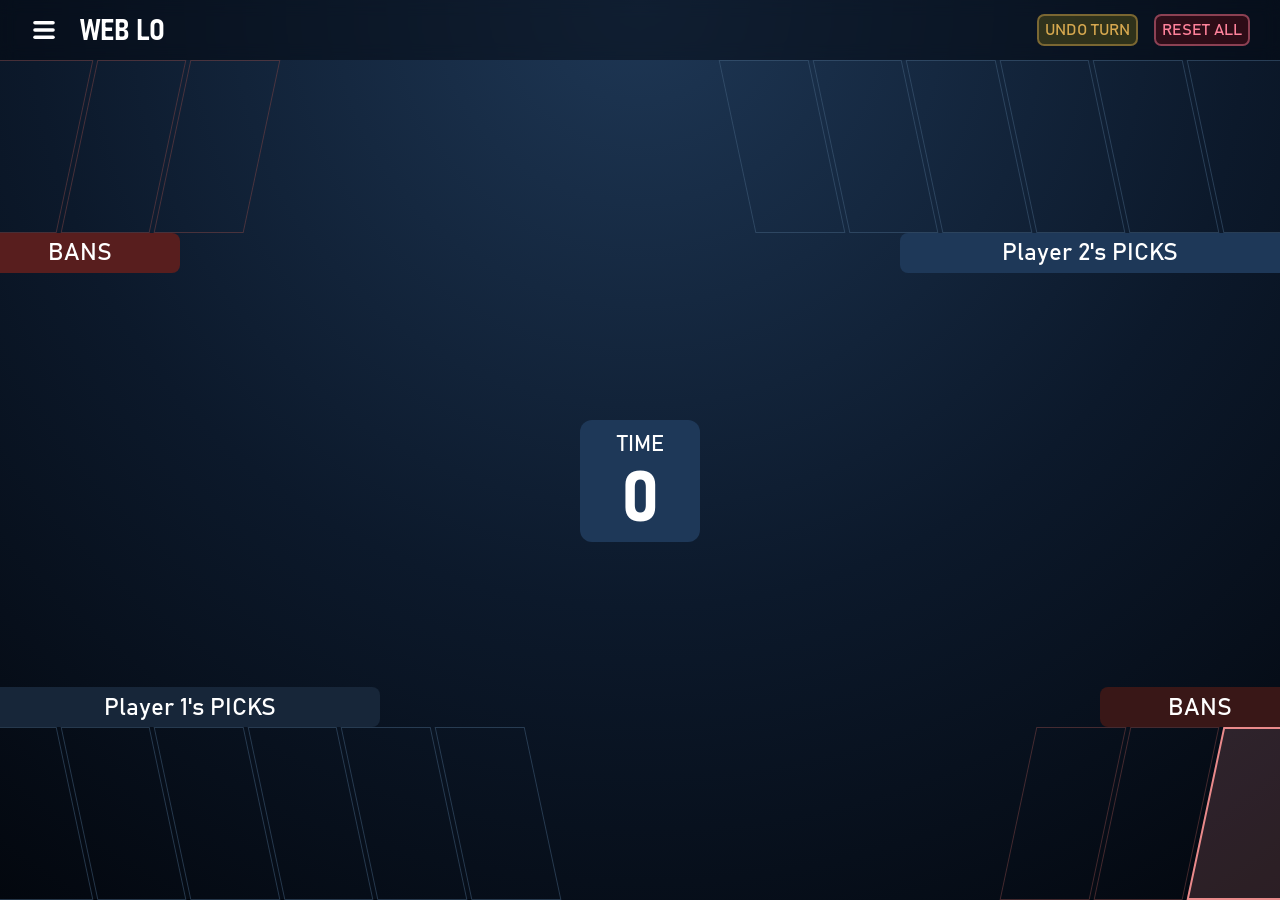
==== game/index.html @ 4b59e0cc "Web lor" ====
<!DOCTYPE html>
<html>
<head>
    <meta charset="UTF-8">
    <title>Web#01 - Game</title>
    <link rel="stylesheet" href="/style.css">
    <link rel="stylesheet" href="game.css">
</head>

<body>

    <div class="header-bar">
        <button class="menu-button" id="menuButton" aria-label="Open Menu" onclick="openMenu()">
            <svg viewBox="0 0 20 20">
                <line x1="5" y1="6"  x2="15" y2="6"/>
                <line x1="5" y1="10" x2="15" y2="10"/>
                <line x1="5" y1="14" x2="15" y2="14"/>
            </svg>
        </button>
        <a href="/" class="title">WEB LO</a>
        <div class="master-action-bar">
            <button class="undo-turn" id="Undo">UNDO TURN</button>
            <button class="reset-all-team" id="resetAllTeam">RESET ALL</button>
        </div>
    </div>

    <nav class="main-menu" id="mainMenu">
        <div class="menu-header">
            <div class="menu-title">WEB LO</div>
            <button class="exit-menu" id="exitMenu" aria-label="Close Menu" onclick="closeMenu()">
                <svg viewBox="0 0 20 20">
                    <line x1="5" y1="5"  x2="15" y2="15"/>
                    <line x1="5" y1="15" x2="15" y2="5"/>
                </svg>
            </button>
        </div>
        <div class="menu-content">
            <a href="/" class="menu-home">Home</a>
            <a href="/game/" class="menu-game">Game</a>
            <a href="/nhuquy/" class="menu-quy">Nhu Quy</a>
            <a href="/damper/" class="menu-damper">Damper</a>
        </div>
    </nav>

    <div class="main-body">
        <div class="field">
            <div class="player player2" data-player="P2"></div>
            <div class="player-status p2-status">
                <div class="player-status-main">
                    <div class="player-nametag">
                        Player 2's PICKS
                    </div>
                </div>
                <div class="special-status">
                    BANS
                </div>
            </div>
            <div class="playground">
                <div class="turn-controller">
                <div class="turn-container">
                    <div class="turn-label">TIME</div>
                    <div class="turn-number" id="timer">0</div>
                </div>
                    <div class="turn-finished">DONE!</div>                
                </div>
            </div>
            <div class="player-status p1-status">
                <div class="player-status-main">
                    <div class="player-nametag">
                        Player 1's PICKS
                    </div>
                </div>
                <div class="special-status">
                    BANS
                </div>
            </div>
            <div class="player player1" data-player="P1"></div>
        </div>
        <div class="slot-nav" id="slotNav">
            <div class="slot-nav-header">
                <div class="slot-nav-title">CHOOSE A RESONATOR</div>
                <div class="action-slot-nav">
                    <button class="exit-slot-nav" id="exitSlotNav">
                        <svg viewBox="0 0 20 20">
                            <line x1="5" y1="5"  x2="15" y2="15"/>
                            <line x1="5" y1="15" x2="15" y2="5"/>
                        </svg>
                    </button>
                </div>
            </div>
            <div class="slot-nav-body" id="slotNavBody">
                <div class="subaction-slot-nav">
                    <button class="filter-button"
                            data-filter-type="attribute"
                            data-filter-value="Aero">
                        <img class="attribute-aero" src="/assets/icon-ww/icon_aero.png">    
                    </button>
                    <button class="filter-button"
                            data-filter-type="attribute"
                            data-filter-value="Electro">
                        <img class="attribute-electro" src="/assets/icon-ww/icon_electro.png">        
                    </button>
                    <button class="filter-button"
                            data-filter-type="attribute"
                            data-filter-value="Fusion">
                        <img class="attribute-fusion" src="/assets/icon-ww/icon_fusion.png">       
                    </button>
                    <button class="filter-button"
                            data-filter-type="attribute"
                            data-filter-value="Glacio">
                        <img class="attribute-glacio" src="/assets/icon-ww/icon_glacio.png"> 
                    </button>
                    <button class="filter-button"
                            data-filter-type="attribute"
                            data-filter-value="Havoc">
                        <img class="attribute-havoc" src="/assets/icon-ww/icon_havoc.png"> 
                    </button>
                    <button class="filter-button"
                            data-filter-type="attribute"
                            data-filter-value="Spectro">
                        <img class="attribute-spectro" src="/assets/icon-ww/icon_spectro.png">    
                    </button>
                    <button class="advanced-filter-button" id="advancedFilterButton">MORE</button>
                </div>
            </div>
            <div class="filter-slot-nav" id="filterSlotNav">
                <div class="slot-nav-header">
                    <div class="slot-nav-title">ADVANCED FILTER</div>
                    <button class="exit-filter-slot-nav" id="exitFilterSlotNav">
                        <svg viewBox="0 0 20 20">
                            <line x1="5" y1="5"  x2="15" y2="15"/>
                            <line x1="5" y1="15" x2="15" y2="5"/>
                        </svg>
                </div>
                <div class="filter-slot-nav-body">
                    <div class="filter-type">Attribute</div>
                    <div class="filter-contents">
                        <button class="filter-button"
                                data-filter-type="attribute"
                                data-filter-value="Aero">
                            <img class="attribute-aero" src="/assets/icon-ww/icon_aero.png">   
                            <div class="filter-button-text">Aero</div> 
                        </button>
                        <button class="filter-button"
                                data-filter-type="attribute"
                                data-filter-value="Electro">
                            <img class="attribute-electro" src="/assets/icon-ww/icon_electro.png">
                            <div class="filter-button-text">Electro</div>        
                        </button>
                        <button class="filter-button"
                                data-filter-type="attribute"
                                data-filter-value="Fusion">
                            <img class="attribute-fusion" src="/assets/icon-ww/icon_fusion.png">
                            <div class="filter-button-text">Fusion</div>       
                        </button>
                        <button class="filter-button"
                                data-filter-type="attribute"
                                data-filter-value="Glacio">
                            <img class="attribute-glacio" src="/assets/icon-ww/icon_glacio.png">
                            <div class="filter-button-text">Glacio</div> 
                        </button>
                        <button class="filter-button"
                                data-filter-type="attribute"
                                data-filter-value="Havoc">
                            <img class="attribute-havoc" src="/assets/icon-ww/icon_havoc.png">
                            <div class="filter-button-text">Havoc</div> 
                        </button>
                        <button class="filter-button"
                                data-filter-type="attribute"
                                data-filter-value="Spectro">
                            <img class="attribute-spectro" src="/assets/icon-ww/icon_spectro.png">
                            <div class="filter-button-text">Spectro</div>    
                        </button>
                        <button class="filter-button"
                                data-filter-type="attribute"
                                data-filter-value="Rover">
                            <img class="attribute-rover" src="/assets/icon-ww/icon_kingofallattributes.png">  
                        </button>
                    </div>
                    <div class="filter-type">Rarity</div>
                    <div class="filter-contents">
                        <button class="filter-button"
                                data-filter-type="tier"
                                data-filter-value="4">
                            <img class="tier-4" src="/assets/icon-ww/icon_tier4.png">    
                            <div class="filter-button-text">4-Star</div>
                        </button>
                        <button class="filter-button"
                                data-filter-type="tier"
                                data-filter-value="5">
                            <img class="tier-4" src="/assets/icon-ww/icon_tier5.png">    
                            <div class="filter-button-text">5-Star</div>
                        </button>
                    </div>
                    <div class="filter-type">Role</div>
                    <div class="filter-contents">
                        <button class="filter-button"
                                data-filter-type="role"
                                data-filter-value="Main DPS">
                            <img class="tier-4" src="/assets/icon-ww/icon_main-dps.png">    
                            <div class="filter-button-text">Main DPS</div>
                        </button>
                        <button class="filter-button"
                                data-filter-type="role"
                                data-filter-value="Sub DPS">
                            <img class="tier-4" src="/assets/icon-ww/icon_sub-dps.png">    
                            <div class="filter-button-text">Sub DPS</div>
                        </button>
                        <button class="filter-button"
                                data-filter-type="role"
                                data-filter-value="Supporter">
                            <img class="tier-4" src="/assets/icon-ww/icon_supporter.png">    
                            <div class="filter-button-text">Supporter</div>
                        </button>
                    </div>
                    <div class="filter-type">Weapon Type</div>
                    <div class="filter-contents">
                        <button class="filter-button"
                                data-filter-type="weapon"
                                data-filter-value="Broadblade">
                            <img class="tier-4" src="/assets/icon-ww/icon_broadblade.png">    
                            <div class="filter-button-text">Broadblade</div>
                        </button>
                        <button class="filter-button"
                                data-filter-type="weapon"
                                data-filter-value="Sword">
                            <img class="tier-4" src="/assets/icon-ww/icon_sword.png">    
                            <div class="filter-button-text">Sword</div>
                        </button>
                        <button class="filter-button"
                                data-filter-type="weapon"
                                data-filter-value="Pistols">
                            <img class="tier-4" src="/assets/icon-ww/icon_pistols.png">    
                            <div class="filter-button-text">Pistols</div>
                        </button>
                        <button class="filter-button"
                                data-filter-type="weapon"
                                data-filter-value="Gauntlets">
                            <img class="tier-4" src="/assets/icon-ww/icon_gauntlets.png">    
                            <div class="filter-button-text">Gauntlets</div>
                        </button>
                        <button class="filter-button"
                                data-filter-type="weapon"
                                data-filter-value="Rectifier">
                            <img class="tier-4" src="/assets/icon-ww/icon_rectifier.png">    
                            <div class="filter-button-text">Rectifier</div>
                        </button>
                    </div>
                    <div class="filter-type">Tag</div>
                    <div class="filter-contents">
                        <button class="filter-button"
                                data-filter-type="tag"
                                data-filter-value="Basic">
                            <img class="tier-4" src="/assets/icon-ww/icon_basic.png">    
                            <div class="filter-button-text">Basic</div>
                        </button>
                        <button class="filter-button"
                                data-filter-type="tag"
                                data-filter-value="Heavy">
                            <img class="tier-4" src="/assets/icon-ww/icon_heavy.png">    
                            <div class="filter-button-text">Heavy</div>
                        </button>
                        <button class="filter-button"
                                data-filter-type="tag"
                                data-filter-value="Skill">
                            <img class="tier-4" src="/assets/icon-ww/icon_skill.png">    
                            <div class="filter-button-text">Skill</div>
                        </button>
                        <button class="filter-button"
                                data-filter-type="tag"
                                data-filter-value="Echo">
                            <img class="tier-4" src="/assets/icon-ww/icon_echo.png">    
                            <div class="filter-button-text">Echo</div>
                        </button>
                        <button class="filter-button"
                                data-filter-type="tag"
                                data-filter-value="Liberation">
                            <img class="tier-4" src="/assets/icon-ww/icon_liberation.png">    
                            <div class="filter-button-text">Liberation</div>
                        </button>
                        <button class="filter-button"
                                data-filter-type="tag"
                                data-filter-value="Sustain">
                            <img class="tier-4" src="/assets/icon-ww/icon_supporter.png">    
                            <div class="filter-button-text">Sustain</div>
                        </button>
                        <button class="filter-button"
                                data-filter-type="tag"
                                data-filter-value="Shield">
                            <img class="tier-4" src="/assets/icon-ww/icon_shield.png">    
                            <div class="filter-button-text">Shield</div>
                        </button>
                        <button class="filter-button"
                                data-filter-type="tag"
                                data-filter-value="Coordinated">
                            <img class="tier-4" src="/assets/icon-ww/icon_coordinated.png">    
                            <div class="filter-button-text">Coordinated</div>
                        </button>
                        <button class="filter-button"
                                data-filter-type="tag"
                                data-filter-value="Mono Fusion">
                            <img class="tier-4" src="/assets/icon-ww/icon_mono-fusion.png">    
                            <div class="filter-button-text">Mono Fusion</div>
                        </button>
                        <button class="filter-button"
                                data-filter-type="tag"
                                data-filter-value="Negative Status">
                            <img class="tier-4" src="/assets/icon-ww/icon_negative-status.png">    
                            <div class="filter-button-text">Negative Status</div>
                        </button>
                        <button class="filter-button"
                                data-filter-type="tag"
                                data-filter-value="Tune Break">
                            <img class="tier-4" src="/assets/icon-ww/icon_tune-break.png">    
                            <div class="filter-button-text">Tune Break</div>
                        </button>
                        <button class="filter-button"
                                data-filter-type="tag"
                                data-filter-value="Lord Arbiter">
                            <img class="tier-4" src="/assets/icon-ww/icon_attr-rover.png">    
                            <div class="filter-button-text">Lord Arbiter</div>
                        </button>
                        <button class="filter-button"
                                data-filter-type="tag"
                                data-filter-value="Potential">
                            <img class="tier-4" src="/assets/icon-ww/icon_potential.png">    
                            <div class="filter-button-text">Potential</div>
                        </button>
                        <button class="filter-button"
                                data-filter-type="tag"
                                data-filter-value="Tln">
                            <img class="tier-4" src="/assets/icon-ww/icon_tln.png">    
                            <div class="filter-button-text">Tln</div>
                        </button>
                        <button class="filter-button"
                                data-filter-type="tag"
                                data-filter-value="Hologram Slayer">
                            <img class="tier-4" src="/assets/icon-ww/icon_hologramslayer.png">    
                            <div class="filter-button-text">Hologram Slayer</div>
                        </button>
                    </div>
                </div>
            </div>
        </div>
    </div>


    <script src="/script.js"></script>
    <script src="game.js"></script>
    <script src="game2.js"></script>
    <script src="game3.js"></script>
    <script src="game4.js"></script>


</body>
</html>
---- style.css ----
@font-face {
    font-family: "LaguSansBold";
    src: url("assets/font/LaguSansBold.otf") format("opentype");
}
@font-face {
    font-family: "Bahnscrift";
    src: url("assets/font/bahnschrift.ttf") format("truetype");
}

* {
    box-sizing: border-box;
}

body {
    margin: 0;
    padding: 0;

    min-height: 100vh;

    background: radial-gradient(
        circle at top,
        rgb(30, 55, 85) 0%,
        rgb(12, 25, 43) 55%,
        rgb(3, 7, 14) 100%
    );
    background-color: rgb(0, 0, 0);

    color: rgb(255,255,255);
    font-family: Bahnscrift, sans-serif;
}

button {
    background-color: rgb(12, 25, 43);
    color: inherit;
    font-family: inherit;

    cursor: pointer;
}

button:disabled {
    cursor: default;
}

a {
    color: white;
    text-decoration: none;
}

.header-bar {
    position: fixed;
    z-index: 510;

    width: 100%;
    height: 60px;

    padding-left: 24px;
    gap: 16px;

    display: flex;
    flex-direction: row;
    align-items: center;
    justify-content: flex-start;

    background-color: rgba(3, 7, 14, 0.5);  
    backdrop-filter: blur(8px);
    -webkit-backdrop-filter: blur(8px);
}

.menu-button {
    width: 40px;
    height: 40px;

    display: flex;
    align-items: center;
    justify-content: center;

    padding: 0;

    border: 1px solid transparent;
    border-radius: 50%;

    background-color: rgba(12, 25, 43, 0);
}

.menu-button svg {
    width: 36px;
    height: 36px;

    stroke: white;
    stroke-width: 2;
    stroke-linecap: round;
}

.menu-button:hover {
    background-color: rgba(48, 96, 155, 0.25);
}

.title {
    padding-top: 2px;

    color: white;
    text-decoration: none;
    font-size: 29px;
    font-weight: bold;
    font-stretch: semi-condensed;

    white-space: nowrap;
    overflow: hidden;
    text-overflow: ellipsis;
}

.return-button {
    width: auto;
    height: 32px;

    margin-left: auto;
    margin-right: 30px;

    background-color: rgba(255, 0, 0, 0.5);
    border: 1px solid rgb(255, 200, 200);
    border-radius: 10px;

    color: rgb(255, 200, 200);
    font-size: clamp(12px,2vw,20px);

    min-width: 0;
}

.master-action-bar {
    margin-left: auto;
    
    display: flex;
    gap: 16px;
}

.undo-turn {
    width: auto;
    height: 32px;

    border: 2px solid rgb(214, 168, 79, 0.45);
    border-radius: 7.2px;

    background-color: rgb(255, 214, 0, 0.16);

    color: rgb(214, 168, 79);
    font-size: clamp(6px, 3vw, 16px);

    min-width: 0;
}

.undo-turn:hover {
    border-color: rgb(255, 193, 7, 0.8);
    background-color: rgb(255, 193, 7, 0.24);
    color: rgb(255, 193, 7);
}

.reset-all-team {
    width: auto;
    height: 32px;

    margin-right: 30px;

    border: 2px solid rgb(255, 130, 155, 0.45);
    border-radius: 7.2px;

    background-color: rgba(255, 0, 0, 0.16);
    

    color: rgb(255, 130, 155);
    font-size: clamp(6px, 3vw, 16px);

    min-width: 0;
}

.reset-all-team:hover {
    border-color: rgb(255, 145, 165);

    background-color: rgba(255, 20, 40, 0.22);

    color: rgb(255, 175, 190);
}

.main-menu {
    position: fixed;
    z-index: 511;

    left: 0;
    padding-left: 24px;
    gap: 16px;

    width: min(450px, 100%);
    height: 100%;

    display: flex;
    flex-direction: column;

    box-sizing: border-box;

    background-color: rgb(2, 7, 12, 1);

    transform: translateX(-100%);
    transition: transform 0.3s ease;
}

.main-menu.open {
    transform: translateX(0);
}

.menu-header {
    top: 0;

    height: 72px;
    width: 100%;

    display: flex;
    flex-direction: row;
    align-items: center;
    justify-content: flex-start;
}

.menu-title {
    padding-top: 3px;

    font-size: 36px;
    font-weight: bold;
    font-stretch: semi-condensed;

    white-space: nowrap;
    overflow: hidden;
    text-overflow: ellipsis;
}

.menu-content {
    gap: 24px;

    display: flex;
    flex-direction: column;

    font-size: 24px;
}

.exit-menu {
    width: 50px;
    height: 50px;

    margin-left: auto;
    margin-right: 24px;

    display: flex;
    align-items: center;
    justify-content: center;

    border: 1px solid transparent;
    border-radius: 50%;

    background-color: rgb(2, 7, 12, 0);
}

.exit-menu svg {
    width: 36px;
    height: 36px;

    stroke: white;
    stroke-width: 2;
    stroke-linecap: round;
}

.exit-menu:hover {
    background-color: rgba(40, 81, 123, 0.25);
}

.main-body {
    padding-top: 60px;
}

.main-text {
    padding-top: 24px;
    padding-bottom: 3000px;

    font-size: 30px;

    text-align: center;
}
---- game/game.css ----
@keyframes slide-up {
    from {
        transform: translateY(100%);
    }

    to {
        transform: translateY(0);
    }
}

@keyframes slide-down {
    from {
        transform: translateY(-100%);
    }

    to {
        transform: translateY(0);
    }
}

@keyframes slide-out-down {
    from {
        transform: translateY(0);
    }

    to {
        transform: translateY(100%);
    }
}

@keyframes slide-out-up {
    from {
        transform: translateY(0);
    }

    to {
        transform: translateY(-100%);
    }
}

:root {
    --slot-width: clamp(24px, 7vw, 96px);;
    --slot-height: 172.8px;
}

.main-text {
    padding-top: 24px;
    padding-bottom: 0px;

    font-size: 30px;

    text-align: center;
}

.field {
    width: 100%;
    height: calc(100% - 60px);

    display: flex;
    flex-direction: column;

    overflow-x: clip;
    overflow-y: visible;
}

.field button {
    background-color: transparent;
}

.player {
    position: relative;
}

.player.player2 {
    margin-right: -35px;
    
    display: flex;
    flex-direction: row-reverse;
}

.player.player1 {
    margin-left: -35px;
    margin-top: auto;

    display: flex;
    flex-direction: row;
}

.normal-slots {
    display: flex;
    gap: 4px;

    transform: skewX(12deg);
}

.player2 .normal-slots {
    flex-direction: row-reverse;
}

.player1 .normal-slots {
    flex-direction: row;
}

.special-slots {
    display: flex;
    gap: 4px;

    transform: skewX(-12deg);
}

.player1 .special-slots {
    display: flex;
    flex-direction: row;
    position: absolute;
    right: -35px;
}

.player2 .special-slots {
    display: flex;
    flex-direction: row-reverse;
    position: absolute;
    left: -35px;
}

.character-slot {
    width: var(--slot-width);
    height: var(--slot-height);

    display: flex;
    align-items: center;
    justify-content: center;

    overflow: hidden;

    transition: border-color 0.1s ease, filter 0.1s ease;
}

.normal-slots .character-slot:disabled {
    border: 1px solid rgb(70, 100, 130, 0.5);
    background-color: rgb(70, 100, 130, 0);
}

.special-slots .character-slot:disabled {
    border: 1px solid rgba(130, 70, 70, 0.5);
    background-color: rgb(70, 100, 130, 0);
}

.normal-slots .character-slot {
    border: 2.4px solid rgba(150, 210, 255, 0.9);
    background-color: rgba(150, 210, 255, 0.16);
}

.special-slots .character-slot {
    border: 2.4px solid rgba(255, 150, 150, 0.9);
    background-color: rgba(255, 150, 150, 0.16);
}


.slot-1 {
    width: calc(var(--slot-width) + 20px);
}

.special-slot-1 {
    width: calc(var(--slot-width) + 20px);
}

.player2 .normal-slots .slot-1 .slot-img-wrapper img {
    transform: translateX(-10px) skewX(-12deg) scaleX(-1);
}

.player1 .slot-1 .slot-img-wrapper img {
    transform: translateX(10px) skewX(-12deg);
}

.player2 .special-slot-1 .slot-img-wrapper img {
    transform: translateX(10px) skewX(12deg);
}

.player1 .special-slots .special-slot-1 .slot-img-wrapper img {
    transform: translateX(-10px) skewX(12deg) scaleX(-1);
}

.slot-img-wrapper {
    height: 102%;
}

.normal-slots .slot-img-wrapper img {
    width: auto;
    height: 100%;

    object-fit: cover;

    display: block;

    transform: skewX(-12deg);
}

.player2 .normal-slots .slot-img-wrapper img {
    transform: skewX(-12deg) scaleX(-1);
}

.player1 .special-slots .slot-img-wrapper img {
    transform: skewX(12deg) scaleX(-1);
}

.special-slots .slot-img-wrapper img {
    width: auto;
    height: 100%;

    object-fit: cover;

    display: block;

    filter: grayscale(1);

    transform: skewX(12deg);
}

.player1 .slot-img-wrapper {
    animation: slide-up 0.5s ease-out;
}

.player1 .slot-img-wrapper.removing {
    animation: slide-out-down 0.36s ease-out forwards;
}

.player2 .slot-img-wrapper {
    animation: slide-down 0.5s ease-out;
}

.player2 .slot-img-wrapper.removing {
    animation: slide-out-up 0.36s ease-out forwards;
}

.player-status {
    height: 40px;

    display: flex;
    flex-shrink: 0;

    color: white;
    font-size: clamp(10px, 2vw, 24px);
}

.p1-status {
    flex-direction: row;
    justify-content: flex-start;
}

.p2-status {
    flex-direction: row-reverse;
    justify-content: flex-start;
}

.special-status {
    padding-top: 2px;

    width: clamp(60px, 28vh, 200px);

    display: flex;
    align-items: center;
    justify-content: center;

    border-radius: 8px;
}

.p1-status .special-status {
    margin-left: auto;
    margin-right: -20px;

    background-color: rgb(57, 23, 23);
}

.p2-status .special-status {
    margin-right: auto;
    margin-left: -20px; 

    background-color: rgb(88, 30, 30);
}


.p1-status .player-nametag {
    margin-left: -20px;
    padding-left: 20px;

    background-color: rgba(23, 38, 57, 1);
}

.p2-status .player-nametag {
    margin-right: -20px;
    padding-right: 20px;

    background-color: rgba(30, 56, 88, 1);
}

.player-status-main {
    display: flex;
    flex-direction: row;
}

.player-nametag {
    padding-top: 2px;

    width: clamp(150px, 55vh, 400px);

    display: flex;
    align-items: center;
    justify-content: center;

    border-radius: 8px;
}



.playground {
    width: 100vw;
    height: max(300px, calc(100vh - 60px - 80px - 2 * var(--slot-height)));

    display: flex;
    align-items: center;
    justify-content: center;

    font-size: 36px; 
}


.slot-nav {
    position: fixed;
    z-index: 254;

    top: 60px;
    right: 0;
    padding-left: 24px;

    width: min(450px, 100%);
    height: calc(100% - 60px);

    display: flex;
    flex-direction: column;

    box-sizing: border-box;

    background-color: rgba(2, 7, 12, 0.7);

    backdrop-filter: blur(8px);
    -webkit-backdrop-filter: blur(8px);

    transform: translateX(100%);
    transition: transform 0.3s ease;
}

.slot-nav.open {
    transform: translateX(0);
}

.slot-nav-header {
    padding-top: 16px;
    padding-right: 16px;

    height: 60px;
    width: calc(100%);

    display: flex;
    flex-direction: row;
    flex-shrink: 0;
    align-items: center;
    justify-content: flex-start;
}

.slot-nav-title {
    font-size: 29px;
    font-weight: bold;
    font-stretch: semi-condensed;

    white-space: nowrap;
    overflow: hidden;
    text-overflow: ellipsis;
}

.action-slot-nav {
    margin-left: auto;
    gap: 12px;
    
    display: flex;
    flex-direction: row;
}

.undo-slot-nav {
    width: 40px;
    height: 40px;

    display: flex;
    align-items: center;
    justify-content: center;

    border: 1px solid transparent;
    border-radius: 50%;

    background-color: transparent;
}

.undo-slot-nav:hover {
    background-color: rgba(40, 81, 123, 0.25);
}

.undo-slot-nav svg {
    width: 36px;
    height: 36px;

    fill: none;
    stroke: white;
    stroke-width: 2.4;
    stroke-linecap: round;
    stroke-linejoin: round;
}

.exit-slot-nav {
    width: 40px;
    height: 40px;

    display: flex;
    align-items: center;
    justify-content: center;

    border: 1px solid transparent;
    border-radius: 50%;

    background-color: transparent;
}

.exit-slot-nav:hover {
    background-color: rgba(40, 81, 123, 0.25);
}

.exit-slot-nav svg {
    width: 36px;
    height: 36px;

    stroke: white;
    stroke-width: 2;
    stroke-linecap: round;
}

.slot-nav-body {
    width: 100%;
    height: auto;
    min-height: 0;

    padding-top: 12px;
    padding-right: 24px;
    gap: 16px;

    display: flex;
    flex: 1;
    flex-direction: column;
    justify-content: flex-start;

    overflow-y: auto;
    overflow-x: hidden;

}

.subaction-slot-nav {
    height: 36px;
    flex-shrink: 0;
    gap: clamp(1px, 1vw, 8px);

    display: flex;
    flex-direction: row;
}

.search-button {
    height: 36px;
    min-width: 36px;
    width: max-content;

    gap: 2px;

    display: flex;
    flex-direction: row;
    align-items: center;
    justify-content: center;

    background-color: transparent;

    border: 2px solid rgba(100, 130, 155, 0.45);
    border-radius: 7.2px;

    font-size: 16px;
}

.search-button:hover {
    border-color: rgba(160, 200, 225, 0.9);
    box-shadow: 0 0 8px rgba(120, 180, 220, 0.2);
}

.filter-button {
    height: 36px;
    min-width: 36px;
    width: max-content;

    gap: 2px;

    display: flex;
    flex-direction: row;
    align-items: center;
    justify-content: center;

    background-color: transparent;

    border: 2px solid rgba(100, 130, 155, 0.45);
    border-radius: 7.2px;

    font-size: 16px;
}

.filter-button-text {
    padding-right: 4px;
}

.filter-button img {
    width: 28.8px;
    height: 28.8px;
}

.filter-button:hover {
    border-color: rgba(160, 200, 225, 0.9);
    box-shadow: 0 0 8px rgba(120, 180, 220, 0.2);
}

.filter-button.active {
    background-color: rgb(30, 55, 80);
    border-color: rgb(80, 120, 160);
}

.advanced-filter-button {
    width: clamp(36px, 7vw, calc(100% - 6*(16px + 36px)));

    background-color: transparent;

    border: 2px solid rgba(100, 130, 155, 0.45);
    border-radius: 7.2px;

    font-size: clamp(7.2px, 1.3vw, 16px);
}

.advanced-filter-button:hover {
    border-color: rgba(160, 200, 225, 0.9);
    box-shadow: 0 0 8px rgba(120, 180, 220, 0.2);
}

.reset-team {
    width: calc(100% - 16px - 90px);

    border: 2px solid rgb(255, 130, 155, 0.45);
    border-radius: 7.2px;

    background-color: rgba(255, 0, 0, 0.16);
    backdrop-filter: blur(6px);
    -webkit-backdrop-filter: blur(6px);
    

    color: rgb(255, 130, 155);
    font-size: 16px;
}



.filter-slot-nav {
    position: fixed;
    z-index: 255;

    right: 0;
    padding-left: 24px;

    width: 100%;
    height: 100%;

    display: flex;
    flex-direction: column;

    box-sizing: border-box;

    background-color: rgba(2, 7, 12, 1);

    transform: translateX(100%);
    transition: transform 0.3s ease;
} 

.filter-slot-nav.open {
    transform: translateX(0);
}

.filter-slot-nav-body {
    width: 100%;
    height: auto;
    min-height: 0;

    padding-top: 12px;
    padding-right: 24px;
    gap: 16px;

    display: flex;
    flex: 1;
    flex-direction: column;
    justify-content: flex-start;

    overflow-y: auto;
    overflow-x: hidden;

}

.filter-slot-nav-title {
    font-size: 29px;
    font-weight: bold;
    font-stretch: semi-condensed;

    white-space: nowrap;
    overflow: hidden;
    text-overflow: ellipsis;
}

.exit-filter-slot-nav {
    width: 40px;
    height: 40px;

    margin-left: auto;

    display: flex;
    align-items: center;
    justify-content: center;

    border: 1px solid transparent;
    border-radius: 50%;

    background-color: transparent;
}

.exit-filter-slot-nav:hover {
    background-color: rgba(40, 81, 123, 0.25);
}

.exit-filter-slot-nav svg {
    width: 36px;
    height: 36px;

    stroke: white;
    stroke-width: 2;
    stroke-linecap: round;
}

.filter-slot-nav-body {
    padding-top: 20px;
    gap: 12px;

    display: flex;
    flex-direction: column;
}

.filter-type {
    font-size: 20px;
}

.filter-contents {
    gap: 10px;

    display: flex;
    flex-direction: row;
    flex-wrap: wrap;
    justify-content: flex-start;
}

.character-choice {
    width: 100%;
    height: 120px;
    flex-shrink: 0;

    padding-left: 10px;
    gap: 12px;

    display: flex;
    align-items: center;
    justify-content: left;

    border: 2px solid rgba(100, 130, 155, 0.45);
    border-radius: 12px;

    background-color: transparent;

}

.character-choice:hover {
    border-color: rgba(160, 200, 225, 0.9);
    box-shadow: 0 0 8px rgba(120, 180, 220, 0.2);
}

.character-choice img {
    width: 96px;
    height: 96px;

    border: 0.5px solid rgba(100, 130, 155, 0.45);
    border-radius: 8px;
}

.character-info {
    gap: 2px;

    display: flex;
    flex-direction: column;
    
    text-align: left;
}

.character-name {
    font-size: 24px;
    font-weight: bold;
}

.character-description {
    color: rgb(160, 160, 160);
    font-size: 14px;
}

.turn-controller {
    position: relative;

    height: 120px;
    width: 120px;
}

.turn-container {
    display: flex;
    flex-direction: column;
    align-items: center;
    justify-content: center;

    background-color: rgba(30, 56, 88);

    border-radius: 12px;
}

.turn-container.timer-warning {
    background-color: rgb(88, 30, 30);
}

.turn-label {
    padding-top: 12px;
    
    font-size: 22px;
}

.turn-number {
    font-weight: bold;
    font-size: 70px;
}

.turn-finished {
    position: absolute;
    inset: 0;

    display: none;
    justify-content: center;
    align-items: center;

    width: 120px;
    height: 120px;

    background-color: rgb(30, 55, 80);

    border-radius: 12px;
}
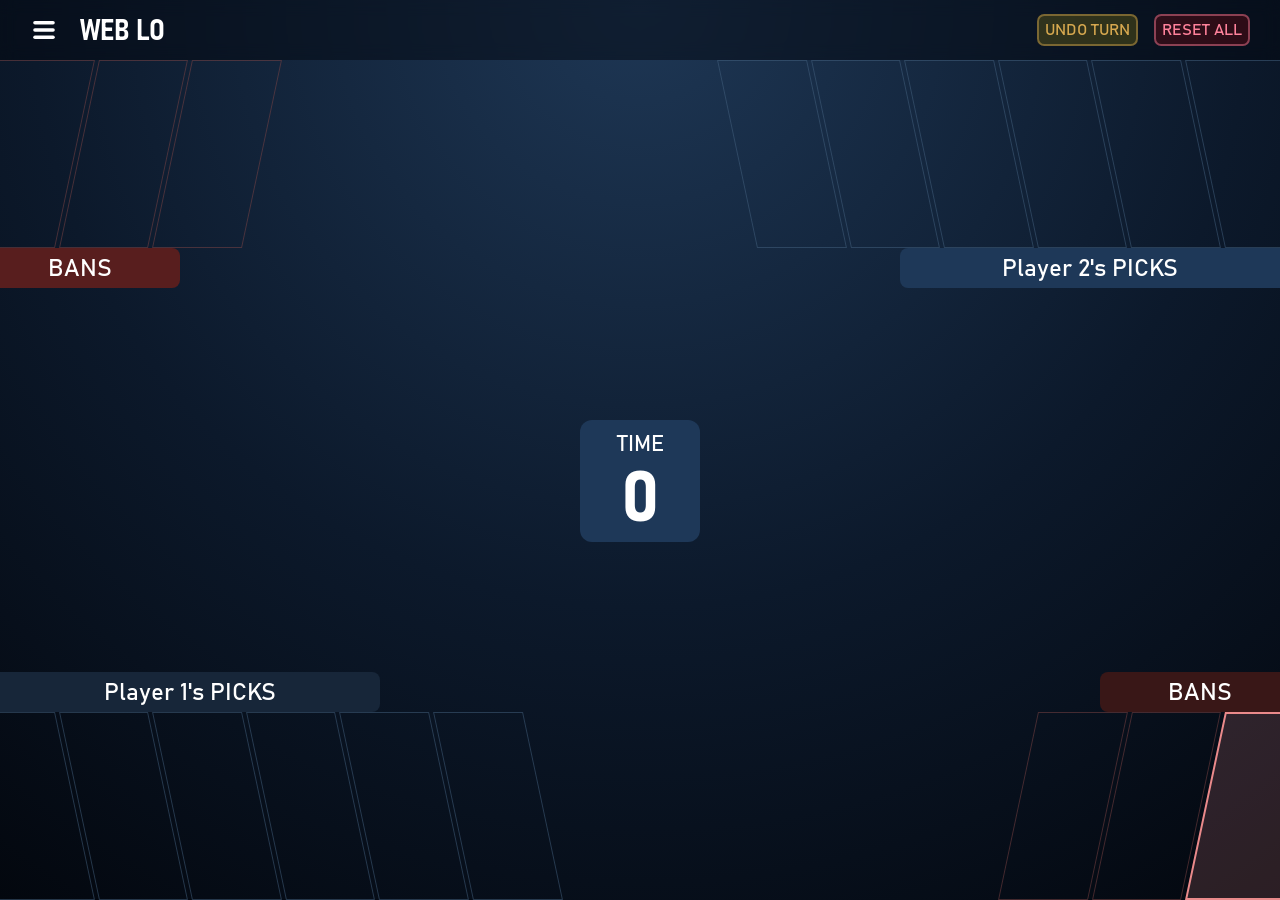
==== commit ca4cd38b: "Added local storage" ====
--- a/game/index.html
+++ b/game/index.html
@@ -93,32 +93,32 @@
                     <button class="filter-button"
                             data-filter-type="attribute"
                             data-filter-value="Aero">
-                        <img class="attribute-aero" src="/assets/icon-ww/icon_aero.png">    
+                        <img class="attribute-aero" src="/assets/icon-ww/icon_aero.webp">    
                     </button>
                     <button class="filter-button"
                             data-filter-type="attribute"
                             data-filter-value="Electro">
-                        <img class="attribute-electro" src="/assets/icon-ww/icon_electro.png">        
+                        <img class="attribute-electro" src="/assets/icon-ww/icon_electro.webp">        
                     </button>
                     <button class="filter-button"
                             data-filter-type="attribute"
                             data-filter-value="Fusion">
-                        <img class="attribute-fusion" src="/assets/icon-ww/icon_fusion.png">       
+                        <img class="attribute-fusion" src="/assets/icon-ww/icon_fusion.webp">       
                     </button>
                     <button class="filter-button"
                             data-filter-type="attribute"
                             data-filter-value="Glacio">
-                        <img class="attribute-glacio" src="/assets/icon-ww/icon_glacio.png"> 
+                        <img class="attribute-glacio" src="/assets/icon-ww/icon_glacio.webp"> 
                     </button>
                     <button class="filter-button"
                             data-filter-type="attribute"
                             data-filter-value="Havoc">
-                        <img class="attribute-havoc" src="/assets/icon-ww/icon_havoc.png"> 
+                        <img class="attribute-havoc" src="/assets/icon-ww/icon_havoc.webp"> 
                     </button>
                     <button class="filter-button"
                             data-filter-type="attribute"
                             data-filter-value="Spectro">
-                        <img class="attribute-spectro" src="/assets/icon-ww/icon_spectro.png">    
+                        <img class="attribute-spectro" src="/assets/icon-ww/icon_spectro.webp">    
                     </button>
                     <button class="advanced-filter-button" id="advancedFilterButton">MORE</button>
                 </div>
@@ -138,43 +138,43 @@
                         <button class="filter-button"
                                 data-filter-type="attribute"
                                 data-filter-value="Aero">
-                            <img class="attribute-aero" src="/assets/icon-ww/icon_aero.png">   
+                            <img class="attribute-aero" src="/assets/icon-ww/icon_aero.webp">   
                             <div class="filter-button-text">Aero</div> 
                         </button>
                         <button class="filter-button"
                                 data-filter-type="attribute"
                                 data-filter-value="Electro">
-                            <img class="attribute-electro" src="/assets/icon-ww/icon_electro.png">
+                            <img class="attribute-electro" src="/assets/icon-ww/icon_electro.webp">
                             <div class="filter-button-text">Electro</div>        
                         </button>
                         <button class="filter-button"
                                 data-filter-type="attribute"
                                 data-filter-value="Fusion">
-                            <img class="attribute-fusion" src="/assets/icon-ww/icon_fusion.png">
+                            <img class="attribute-fusion" src="/assets/icon-ww/icon_fusion.webp">
                             <div class="filter-button-text">Fusion</div>       
                         </button>
                         <button class="filter-button"
                                 data-filter-type="attribute"
                                 data-filter-value="Glacio">
-                            <img class="attribute-glacio" src="/assets/icon-ww/icon_glacio.png">
+                            <img class="attribute-glacio" src="/assets/icon-ww/icon_glacio.webp">
                             <div class="filter-button-text">Glacio</div> 
                         </button>
                         <button class="filter-button"
                                 data-filter-type="attribute"
                                 data-filter-value="Havoc">
-                            <img class="attribute-havoc" src="/assets/icon-ww/icon_havoc.png">
+                            <img class="attribute-havoc" src="/assets/icon-ww/icon_havoc.webp">
                             <div class="filter-button-text">Havoc</div> 
                         </button>
                         <button class="filter-button"
                                 data-filter-type="attribute"
                                 data-filter-value="Spectro">
-                            <img class="attribute-spectro" src="/assets/icon-ww/icon_spectro.png">
+                            <img class="attribute-spectro" src="/assets/icon-ww/icon_spectro.webp">
                             <div class="filter-button-text">Spectro</div>    
                         </button>
                         <button class="filter-button"
                                 data-filter-type="attribute"
                                 data-filter-value="Rover">
-                            <img class="attribute-rover" src="/assets/icon-ww/icon_kingofallattributes.png">  
+                            <img class="attribute-rover" src="/assets/icon-ww/icon_kingofallattributes.webp">  
                         </button>
                     </div>
                     <div class="filter-type">Rarity</div>
@@ -182,13 +182,13 @@
                         <button class="filter-button"
                                 data-filter-type="tier"
                                 data-filter-value="4">
-                            <img class="tier-4" src="/assets/icon-ww/icon_tier4.png">    
+                            <img class="tier-4" src="/assets/icon-ww/icon_tier4.webp">    
                             <div class="filter-button-text">4-Star</div>
                         </button>
                         <button class="filter-button"
                                 data-filter-type="tier"
                                 data-filter-value="5">
-                            <img class="tier-4" src="/assets/icon-ww/icon_tier5.png">    
+                            <img class="tier-4" src="/assets/icon-ww/icon_tier5.webp">    
                             <div class="filter-button-text">5-Star</div>
                         </button>
                     </div>
@@ -197,19 +197,19 @@
                         <button class="filter-button"
                                 data-filter-type="role"
                                 data-filter-value="Main DPS">
-                            <img class="tier-4" src="/assets/icon-ww/icon_main-dps.png">    
+                            <img class="tier-4" src="/assets/icon-ww/icon_main-dps.webp">    
                             <div class="filter-button-text">Main DPS</div>
                         </button>
                         <button class="filter-button"
                                 data-filter-type="role"
                                 data-filter-value="Sub DPS">
-                            <img class="tier-4" src="/assets/icon-ww/icon_sub-dps.png">    
+                            <img class="tier-4" src="/assets/icon-ww/icon_sub-dps.webp">    
                             <div class="filter-button-text">Sub DPS</div>
                         </button>
                         <button class="filter-button"
                                 data-filter-type="role"
                                 data-filter-value="Supporter">
-                            <img class="tier-4" src="/assets/icon-ww/icon_supporter.png">    
+                            <img class="tier-4" src="/assets/icon-ww/icon_supporter.webp">    
                             <div class="filter-button-text">Supporter</div>
                         </button>
                     </div>
@@ -218,31 +218,31 @@
                         <button class="filter-button"
                                 data-filter-type="weapon"
                                 data-filter-value="Broadblade">
-                            <img class="tier-4" src="/assets/icon-ww/icon_broadblade.png">    
+                            <img class="tier-4" src="/assets/icon-ww/icon_broadblade.webp">    
                             <div class="filter-button-text">Broadblade</div>
                         </button>
                         <button class="filter-button"
                                 data-filter-type="weapon"
                                 data-filter-value="Sword">
-                            <img class="tier-4" src="/assets/icon-ww/icon_sword.png">    
+                            <img class="tier-4" src="/assets/icon-ww/icon_sword.webp">    
                             <div class="filter-button-text">Sword</div>
                         </button>
                         <button class="filter-button"
                                 data-filter-type="weapon"
                                 data-filter-value="Pistols">
-                            <img class="tier-4" src="/assets/icon-ww/icon_pistols.png">    
+                            <img class="tier-4" src="/assets/icon-ww/icon_pistols.webp">    
                             <div class="filter-button-text">Pistols</div>
                         </button>
                         <button class="filter-button"
                                 data-filter-type="weapon"
                                 data-filter-value="Gauntlets">
-                            <img class="tier-4" src="/assets/icon-ww/icon_gauntlets.png">    
+                            <img class="tier-4" src="/assets/icon-ww/icon_gauntlets.webp">    
                             <div class="filter-button-text">Gauntlets</div>
                         </button>
                         <button class="filter-button"
                                 data-filter-type="weapon"
                                 data-filter-value="Rectifier">
-                            <img class="tier-4" src="/assets/icon-ww/icon_rectifier.png">    
+                            <img class="tier-4" src="/assets/icon-ww/icon_rectifier.webp">    
                             <div class="filter-button-text">Rectifier</div>
                         </button>
                     </div>
@@ -251,91 +251,91 @@
                         <button class="filter-button"
                                 data-filter-type="tag"
                                 data-filter-value="Basic">
-                            <img class="tier-4" src="/assets/icon-ww/icon_basic.png">    
+                            <img class="tier-4" src="/assets/icon-ww/icon_basic.webp">    
                             <div class="filter-button-text">Basic</div>
                         </button>
                         <button class="filter-button"
                                 data-filter-type="tag"
                                 data-filter-value="Heavy">
-                            <img class="tier-4" src="/assets/icon-ww/icon_heavy.png">    
+                            <img class="tier-4" src="/assets/icon-ww/icon_heavy.webp">    
                             <div class="filter-button-text">Heavy</div>
                         </button>
                         <button class="filter-button"
                                 data-filter-type="tag"
                                 data-filter-value="Skill">
-                            <img class="tier-4" src="/assets/icon-ww/icon_skill.png">    
+                            <img class="tier-4" src="/assets/icon-ww/icon_skill.webp">    
                             <div class="filter-button-text">Skill</div>
                         </button>
                         <button class="filter-button"
                                 data-filter-type="tag"
                                 data-filter-value="Echo">
-                            <img class="tier-4" src="/assets/icon-ww/icon_echo.png">    
+                            <img class="tier-4" src="/assets/icon-ww/icon_echo.webp">    
                             <div class="filter-button-text">Echo</div>
                         </button>
                         <button class="filter-button"
                                 data-filter-type="tag"
                                 data-filter-value="Liberation">
-                            <img class="tier-4" src="/assets/icon-ww/icon_liberation.png">    
+                            <img class="tier-4" src="/assets/icon-ww/icon_liberation.webp">    
                             <div class="filter-button-text">Liberation</div>
                         </button>
                         <button class="filter-button"
                                 data-filter-type="tag"
                                 data-filter-value="Sustain">
-                            <img class="tier-4" src="/assets/icon-ww/icon_supporter.png">    
+                            <img class="tier-4" src="/assets/icon-ww/icon_supporter.webp">    
                             <div class="filter-button-text">Sustain</div>
                         </button>
                         <button class="filter-button"
                                 data-filter-type="tag"
                                 data-filter-value="Shield">
-                            <img class="tier-4" src="/assets/icon-ww/icon_shield.png">    
+                            <img class="tier-4" src="/assets/icon-ww/icon_shield.webp">    
                             <div class="filter-button-text">Shield</div>
                         </button>
                         <button class="filter-button"
                                 data-filter-type="tag"
                                 data-filter-value="Coordinated">
-                            <img class="tier-4" src="/assets/icon-ww/icon_coordinated.png">    
+                            <img class="tier-4" src="/assets/icon-ww/icon_coordinated.webp">    
                             <div class="filter-button-text">Coordinated</div>
                         </button>
                         <button class="filter-button"
                                 data-filter-type="tag"
                                 data-filter-value="Mono Fusion">
-                            <img class="tier-4" src="/assets/icon-ww/icon_mono-fusion.png">    
+                            <img class="tier-4" src="/assets/icon-ww/icon_mono-fusion.webp">    
                             <div class="filter-button-text">Mono Fusion</div>
                         </button>
                         <button class="filter-button"
                                 data-filter-type="tag"
                                 data-filter-value="Negative Status">
-                            <img class="tier-4" src="/assets/icon-ww/icon_negative-status.png">    
+                            <img class="tier-4" src="/assets/icon-ww/icon_negative-status.webp">    
                             <div class="filter-button-text">Negative Status</div>
                         </button>
                         <button class="filter-button"
                                 data-filter-type="tag"
                                 data-filter-value="Tune Break">
-                            <img class="tier-4" src="/assets/icon-ww/icon_tune-break.png">    
+                            <img class="tier-4" src="/assets/icon-ww/icon_tune-break.webp">    
                             <div class="filter-button-text">Tune Break</div>
                         </button>
                         <button class="filter-button"
                                 data-filter-type="tag"
                                 data-filter-value="Lord Arbiter">
-                            <img class="tier-4" src="/assets/icon-ww/icon_attr-rover.png">    
+                            <img class="tier-4" src="/assets/icon-ww/icon_attr-rover.webp">    
                             <div class="filter-button-text">Lord Arbiter</div>
                         </button>
                         <button class="filter-button"
                                 data-filter-type="tag"
                                 data-filter-value="Potential">
-                            <img class="tier-4" src="/assets/icon-ww/icon_potential.png">    
+                            <img class="tier-4" src="/assets/icon-ww/icon_potential.webp">    
                             <div class="filter-button-text">Potential</div>
                         </button>
                         <button class="filter-button"
                                 data-filter-type="tag"
                                 data-filter-value="Tln">
-                            <img class="tier-4" src="/assets/icon-ww/icon_tln.png">    
+                            <img class="tier-4" src="/assets/icon-ww/icon_tln.webp">    
                             <div class="filter-button-text">Tln</div>
                         </button>
                         <button class="filter-button"
                                 data-filter-type="tag"
                                 data-filter-value="Hologram Slayer">
-                            <img class="tier-4" src="/assets/icon-ww/icon_hologramslayer.png">    
+                            <img class="tier-4" src="/assets/icon-ww/icon_hologramslayer.webp">    
                             <div class="filter-button-text">Hologram Slayer</div>
                         </button>
                     </div>
@@ -344,7 +344,7 @@
         </div>
     </div>
 
-
+    <script src="storage.js"></script>
     <script src="/script.js"></script>
     <script src="game.js"></script>
     <script src="game2.js"></script>
@@ -352,5 +352,6 @@
     <script src="game4.js"></script>
 
 
+
 </body>
 </html>
--- a/game/game.css
+++ b/game/game.css
@@ -40,7 +40,7 @@
 
 :root {
     --slot-width: clamp(24px, 7vw, 96px);;
-    --slot-height: 172.8px;
+    --slot-height: 188px;
 }
 
 .main-text {
@@ -126,6 +126,8 @@
     width: var(--slot-width);
     height: var(--slot-height);
 
+    position: relative;
+
     display: flex;
     align-items: center;
     justify-content: center;
@@ -230,6 +232,90 @@
 
 .player2 .slot-img-wrapper.removing {
     animation: slide-out-up 0.36s ease-out forwards;
+}
+
+.slot-label {
+    display: none;
+
+    position: absolute;
+    width: var(--slot-width);
+
+    z-index: 5;
+
+    padding: 8px 6px;
+
+    font-size: 0.9rem;
+    font-weight: 700;
+    text-align: center;
+
+    pointer-events: none;
+
+    color: white;
+}
+
+.slot-label::before {
+    content: "";
+    position: absolute;
+
+    left: -50%;
+    width: 200%;
+    
+    top: 0;
+    bottom: 0;
+
+    z-index: -1;
+}
+
+.slot-label.visible {
+    display: block;
+}
+
+.player1 .slot-label {
+    bottom: 0;
+}
+
+.player2 .slot-label {
+    top: 0;
+}
+
+.player1 .slot-label::before {
+    background: linear-gradient(
+        to top,
+        rgb(0, 0, 0, 0.9),
+        rgb(0, 0, 0, 0)
+    );
+}
+
+.player2 .slot-label::before {
+    background: linear-gradient(
+        to bottom,
+        rgb(0, 0, 0, 0.9),
+        rgb(0, 0, 0, 0)
+    );
+}
+
+.special-slots .slot-label {
+    transform: skewX(12deg);
+}
+
+.normal-slots .slot-label {
+    transform: skewX(-12deg);
+}
+
+.player1 .special-slot-1 .slot-label {
+    transform: translateX(-7.5px) skewX(12deg);
+}
+
+.player1 .slot-1 .slot-label {
+    transform: translateX(7.5px) skewX(-12deg);
+}
+
+.player2 .special-slot-1 .slot-label {
+    transform: translateX(7.5px) skewX(12deg);
+}
+
+.player2 .slot-1 .slot-label {
+    transform: translateX(-7.5px) skewX(-12deg);
 }
 
 .player-status {
@@ -765,7 +851,7 @@
     width: 120px;
     height: 120px;
 
-    background-color: rgb(30, 55, 80);
+    background-color: rgba(30, 56, 88);
 
     border-radius: 12px;
 }
